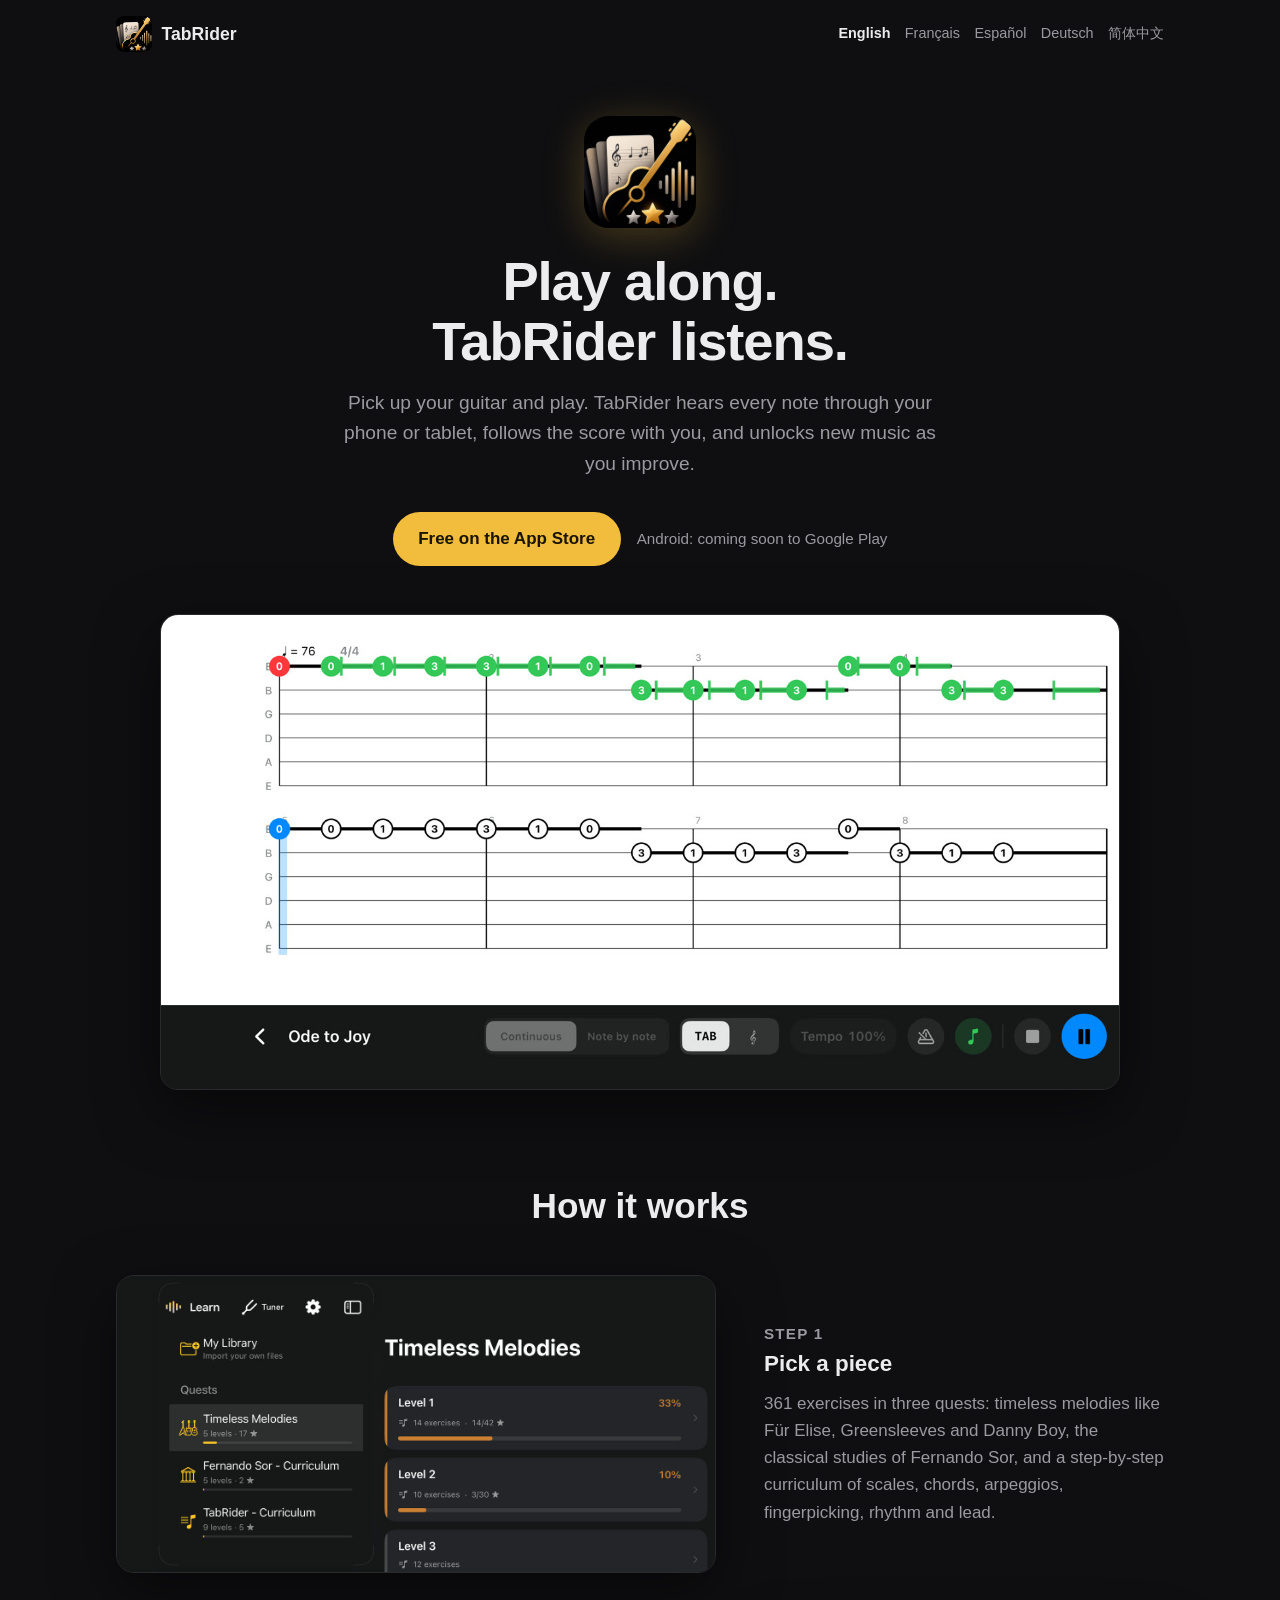
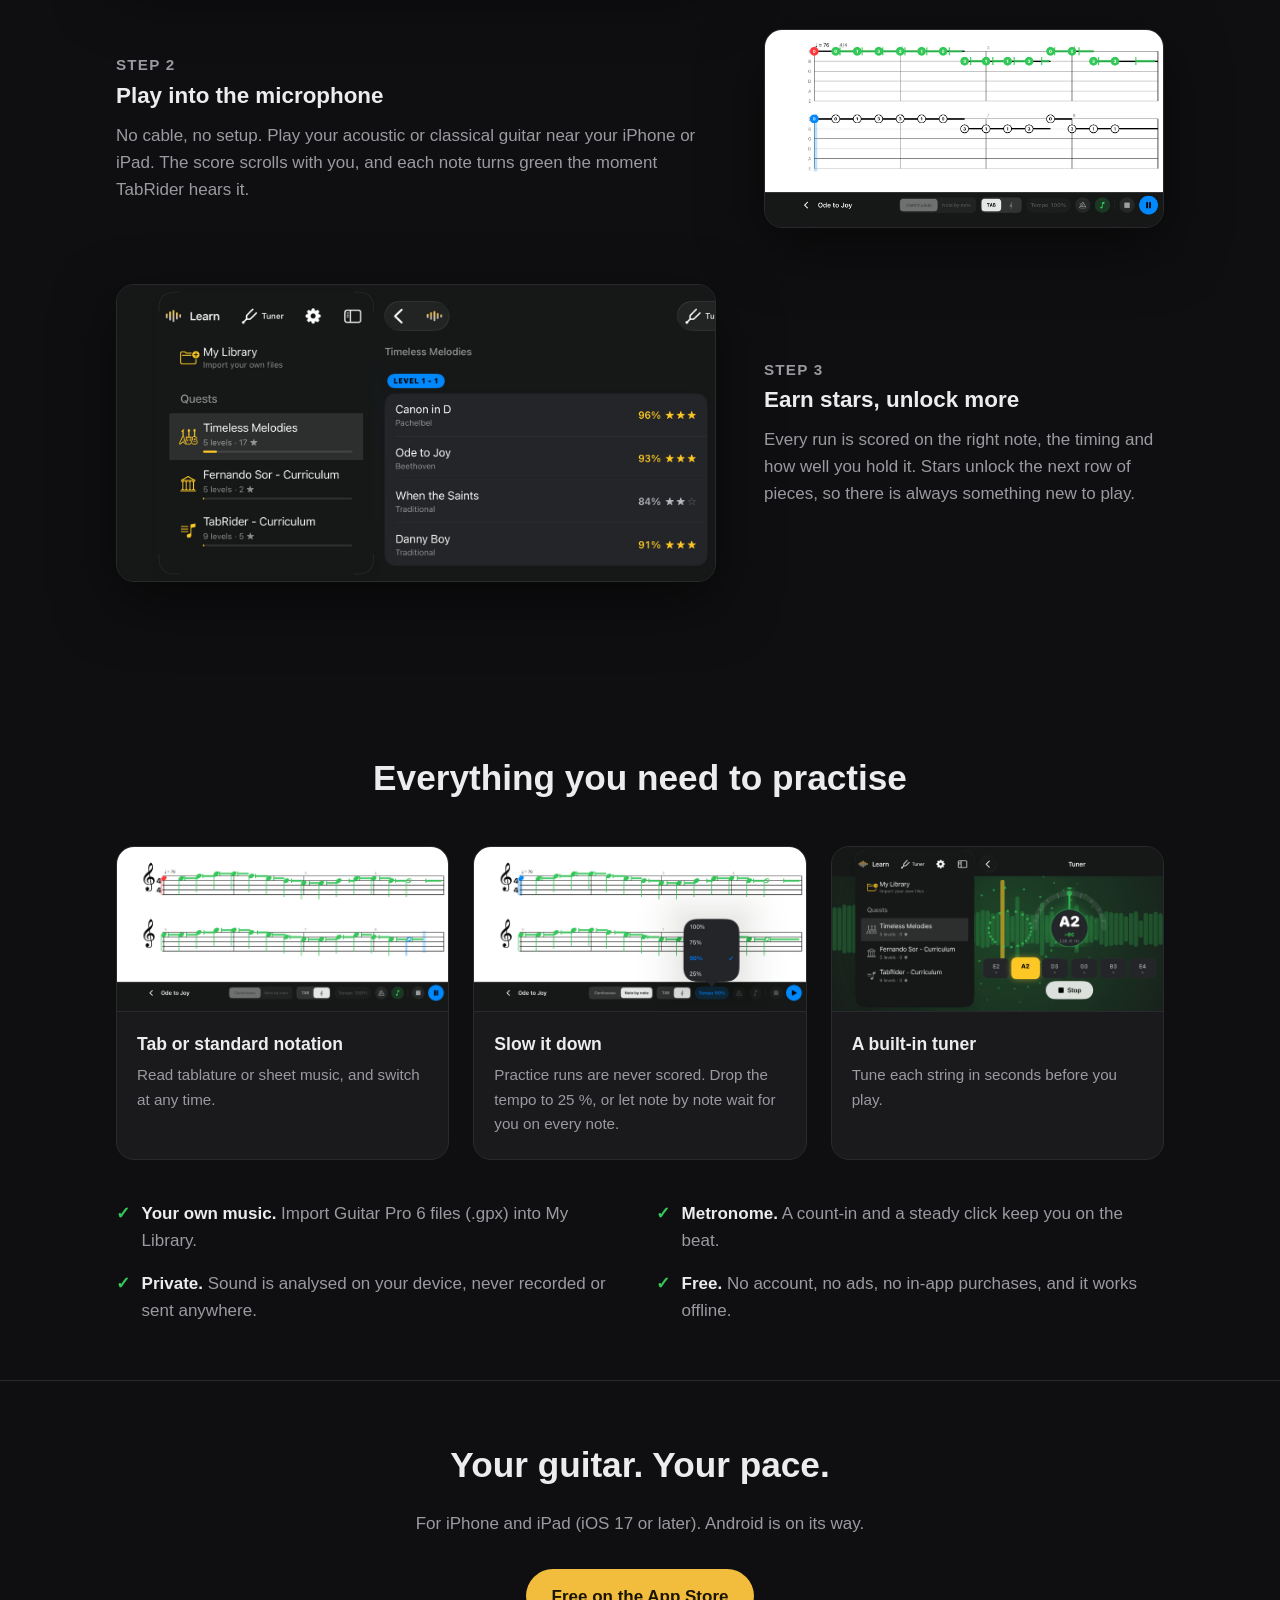
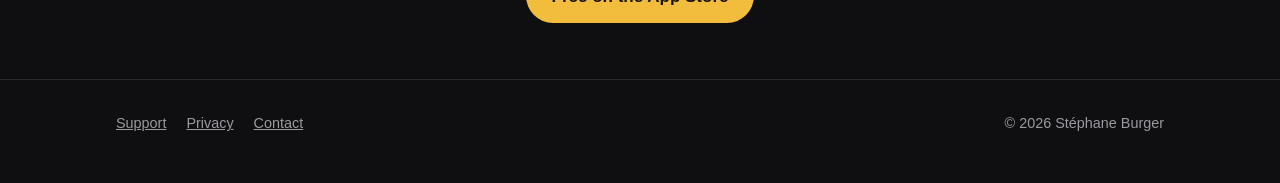
==== index.html @ 078655d2 "Add a landing page in five languages One static page per language (index.html at the root and in fr/" ====
<!DOCTYPE html>
<html lang="en">
<head>
<meta charset="utf-8">
<meta name="viewport" content="width=device-width, initial-scale=1">
<title>TabRider — Learn guitar by playing</title>
<meta name="description" content="TabRider listens as you play your guitar, follows the score note by note, and unlocks new music as you improve. Free on iPhone and iPad.">
<link rel="canonical" href="https://tabrider.app/">
<link rel="alternate" hreflang="en" href="https://tabrider.app/">
<link rel="alternate" hreflang="fr" href="https://tabrider.app/fr/">
<link rel="alternate" hreflang="es" href="https://tabrider.app/es/">
<link rel="alternate" hreflang="de" href="https://tabrider.app/de/">
<link rel="alternate" hreflang="zh-Hans" href="https://tabrider.app/zh-Hans/">
<link rel="alternate" hreflang="x-default" href="https://tabrider.app/">
<meta property="og:title" content="TabRider — Learn guitar by playing">
<meta property="og:description" content="Play along. TabRider listens, follows the score note by note, and unlocks new music as you improve.">
<meta property="og:image" content="https://tabrider.app/img/og.jpg">
<meta property="og:url" content="https://tabrider.app/">
<meta name="twitter:card" content="summary_large_image">
<link rel="icon" href="img/favicon-64.png">
<link rel="apple-touch-icon" href="img/apple-touch-icon.png">
<link rel="stylesheet" href="style.css">
</head>
<body>

<header><div class="wrap">
  <a class="brand" href="./"><img src="img/favicon-64.png" alt="">TabRider</a>
  <nav class="langs"><strong>English</strong><a href="fr/" hreflang="fr">Français</a><a href="es/" hreflang="es">Español</a><a href="de/" hreflang="de">Deutsch</a><a href="zh-Hans/" hreflang="zh-Hans">简体中文</a></nav>
</div></header>

<main>

<div class="hero"><div class="wrap">
  <img class="icon" src="img/icon-512.png" alt="TabRider app icon">
  <h1>Play along.<br>TabRider listens.</h1>
  <p class="lead">Pick up your guitar and play. TabRider hears every note through your phone or tablet,
    follows the score with you, and unlocks new music as you improve.</p>
  <div class="stores">
    <a class="button" href="https://apps.apple.com/app/id6775223307">Free on the App Store</a>
    <span class="soon">Android: coming soon to Google Play</span>
  </div>
  <img class="shot" src="img/en/session_tab.jpg" width="1400" height="693"
       alt="Ode to Joy in tablature: the notes already played are green">
</div></div>

<section><div class="wrap">
  <h2>How it works</h2>

  <div class="step">
    <img class="shot" src="img/en/learn.jpg" width="1400" height="693" loading="lazy"
         alt="The list of quests and the pieces of the first level">
    <div>
      <p class="num">STEP 1</p>
      <h3>Pick a piece</h3>
      <p>361 exercises in three quests: timeless melodies like Für Elise, Greensleeves and Danny Boy,
        the classical studies of Fernando Sor, and a step-by-step curriculum of scales, chords,
        arpeggios, fingerpicking, rhythm and lead.</p>
    </div>
  </div>

  <div class="step">
    <img class="shot" src="img/en/session_tab.jpg" width="1400" height="693" loading="lazy"
         alt="A piece being played: each note turns green when it is heard">
    <div>
      <p class="num">STEP 2</p>
      <h3>Play into the microphone</h3>
      <p>No cable, no setup. Play your acoustic or classical guitar near your iPhone or iPad. The score
        scrolls with you, and each note turns green the moment TabRider hears it.</p>
    </div>
  </div>

  <div class="step">
    <img class="shot" src="img/en/level.jpg" width="1400" height="693" loading="lazy"
         alt="Scores and stars for each piece of a level">
    <div>
      <p class="num">STEP 3</p>
      <h3>Earn stars, unlock more</h3>
      <p>Every run is scored on the right note, the timing and how well you hold it. Stars unlock the
        next row of pieces, so there is always something new to play.</p>
    </div>
  </div>
</div></section>

<section><div class="wrap">
  <h2>Everything you need to practise</h2>

  <div class="cards">
    <div class="card">
      <img src="img/en/session_notation.jpg" width="1400" height="693" loading="lazy" alt="A piece in standard notation">
      <div><h3>Tab or standard notation</h3><p>Read tablature or sheet music, and switch at any time.</p></div>
    </div>
    <div class="card">
      <img src="img/en/practice.jpg" width="1400" height="693" loading="lazy" alt="The tempo menu, from 100 % down to 25 %">
      <div><h3>Slow it down</h3><p>Practice runs are never scored. Drop the tempo to 25 %, or let note by note wait for you on every note.</p></div>
    </div>
    <div class="card">
      <img src="img/en/tuner.jpg" width="1400" height="693" loading="lazy" alt="The tuner showing the A string in tune">
      <div><h3>A built-in tuner</h3><p>Tune each string in seconds before you play.</p></div>
    </div>
  </div>

  <ul class="more">
    <li><strong>Your own music.</strong> Import Guitar Pro 6 files (.gpx) into My Library.</li>
    <li><strong>Metronome.</strong> A count-in and a steady click keep you on the beat.</li>
    <li><strong>Private.</strong> Sound is analysed on your device, never recorded or sent anywhere.</li>
    <li><strong>Free.</strong> No account, no ads, no in-app purchases, and it works offline.</li>
  </ul>
</div></section>

<section class="cta"><div class="wrap">
  <h2>Your guitar. Your pace.</h2>
  <p>For iPhone and iPad (iOS 17 or later). Android is on its way.</p>
  <a class="button" href="https://apps.apple.com/app/id6775223307">Free on the App Store</a>
</div></section>

</main>

<footer><div class="wrap">
  <nav><a href="support.html">Support</a><a href="privacy.html">Privacy</a><a href="mailto:burger.stephane@gmail.com">Contact</a></nav>
  <span>© 2026 Stéphane Burger</span>
</div></footer>

</body>
</html>
---- style.css ----
/* Landing page (index.html in every language). The privacy and support pages
   keep their own inline styles. Dark only, like the app's menus and its icon. */

:root {
  --bg: #0f0f11;
  --panel: #1a1a1d;
  --line: #2a2a2e;
  --text: #ececee;
  --muted: #9a9aa0;
  --gold: #f2bd3c;   /* the icon's gold and the app's star colour */
  --green: #34c759;  /* a correctly played note */
  color-scheme: dark;
}

* { box-sizing: border-box; }

body {
  margin: 0;
  background: var(--bg);
  color: var(--text);
  font: 17px/1.6 -apple-system, BlinkMacSystemFont, "Segoe UI", Roboto, "PingFang SC", "Noto Sans SC", Helvetica, Arial, sans-serif;
}

a { color: var(--gold); }
img { max-width: 100%; height: auto; display: block; }

.wrap { max-width: 68rem; margin: 0 auto; padding: 0 1.25rem; }

/* Top bar: name on the left, languages on the right */
header .wrap {
  display: flex;
  flex-wrap: wrap;
  gap: .5rem 1.5rem;
  align-items: center;
  justify-content: space-between;
  padding-top: 1rem;
  padding-bottom: 1rem;
}
.brand { display: flex; align-items: center; gap: .6rem; font-weight: 700; font-size: 1.1rem; color: var(--text); text-decoration: none; }
.brand img { width: 36px; height: 36px; border-radius: 8px; }
.langs { font-size: .9rem; color: var(--muted); }
.langs a, .langs strong { margin-left: .9rem; white-space: nowrap; }
.langs a { color: var(--muted); text-decoration: none; }
.langs a:hover { color: var(--text); }
.langs strong { color: var(--text); font-weight: 600; }

/* Hero */
.hero { text-align: center; padding: 3rem 0 2rem; }
.hero .icon { width: 112px; height: 112px; border-radius: 25px; margin: 0 auto 1.5rem; box-shadow: 0 8px 40px rgba(242, 189, 60, .25); }
.hero h1 { font-size: clamp(2rem, 6vw, 3.4rem); line-height: 1.1; margin: 0 0 1rem; letter-spacing: -.02em; }
.hero .lead { font-size: 1.2rem; color: var(--muted); max-width: 38rem; margin: 0 auto 2rem; }

.stores { display: flex; flex-wrap: wrap; gap: 1rem; justify-content: center; align-items: center; }
.button {
  display: inline-block;
  padding: .85rem 1.6rem;
  border-radius: 999px;
  background: var(--gold);
  color: #1a1400;
  font-weight: 700;
  text-decoration: none;
}
.button:hover { filter: brightness(1.08); }
.soon { color: var(--muted); font-size: .95rem; }

/* Screenshots: the iPhone is landscape-only during a session, so every capture is wide */
.shot { border-radius: 18px; border: 1px solid var(--line); box-shadow: 0 20px 60px rgba(0, 0, 0, .5); }
.hero .shot { margin: 3rem auto 0; width: min(100%, 60rem); }

section { padding: 3.5rem 0; }
section > .wrap > h2 { font-size: clamp(1.6rem, 4vw, 2.2rem); text-align: center; margin: 0 0 2.5rem; }

/* How it works: three steps, image and text side by side on wide screens */
.step { display: grid; gap: 1.5rem 3rem; align-items: center; margin-bottom: 3.5rem; }
.step h3 { font-size: 1.4rem; margin: 0 0 .5rem; }
.step p { color: var(--muted); margin: 0; }
.num { color: var(--gold); font-weight: 700; font-size: .95rem; letter-spacing: .08em; }
@media (min-width: 800px) {
  .step { grid-template-columns: 3fr 2fr; }
  .step:nth-of-type(even) .shot { order: 2; }
}

/* Features: three with a screenshot, then a list of smaller ones */
.cards { display: grid; gap: 1.5rem; }
@media (min-width: 800px) { .cards { grid-template-columns: repeat(3, 1fr); } }
.card { background: var(--panel); border: 1px solid var(--line); border-radius: 18px; overflow: hidden; }
.card img { border-bottom: 1px solid var(--line); }
.card div { padding: 1.1rem 1.25rem 1.4rem; }
.card h3 { margin: 0 0 .35rem; font-size: 1.1rem; }
.card p { margin: 0; color: var(--muted); font-size: .95rem; }

.more { list-style: none; padding: 0; margin: 2.5rem 0 0; display: grid; gap: 1rem 2rem; }
@media (min-width: 800px) { .more { grid-template-columns: repeat(2, 1fr); } }
.more li { padding-left: 1.6rem; position: relative; color: var(--muted); }
.more li::before { content: "✓"; color: var(--green); font-weight: 700; position: absolute; left: 0; }
.more strong { color: var(--text); }

/* Closing call to action */
.cta { text-align: center; border-top: 1px solid var(--line); }
.cta h2 { margin-bottom: 1rem !important; }
.cta p { color: var(--muted); margin: 0 0 2rem; }

footer { border-top: 1px solid var(--line); padding: 2rem 0 3rem; color: var(--muted); font-size: .9rem; }
footer .wrap { display: flex; flex-wrap: wrap; gap: .5rem 1.5rem; justify-content: space-between; }
footer a { color: var(--muted); }
footer nav a { margin-right: 1.25rem; }
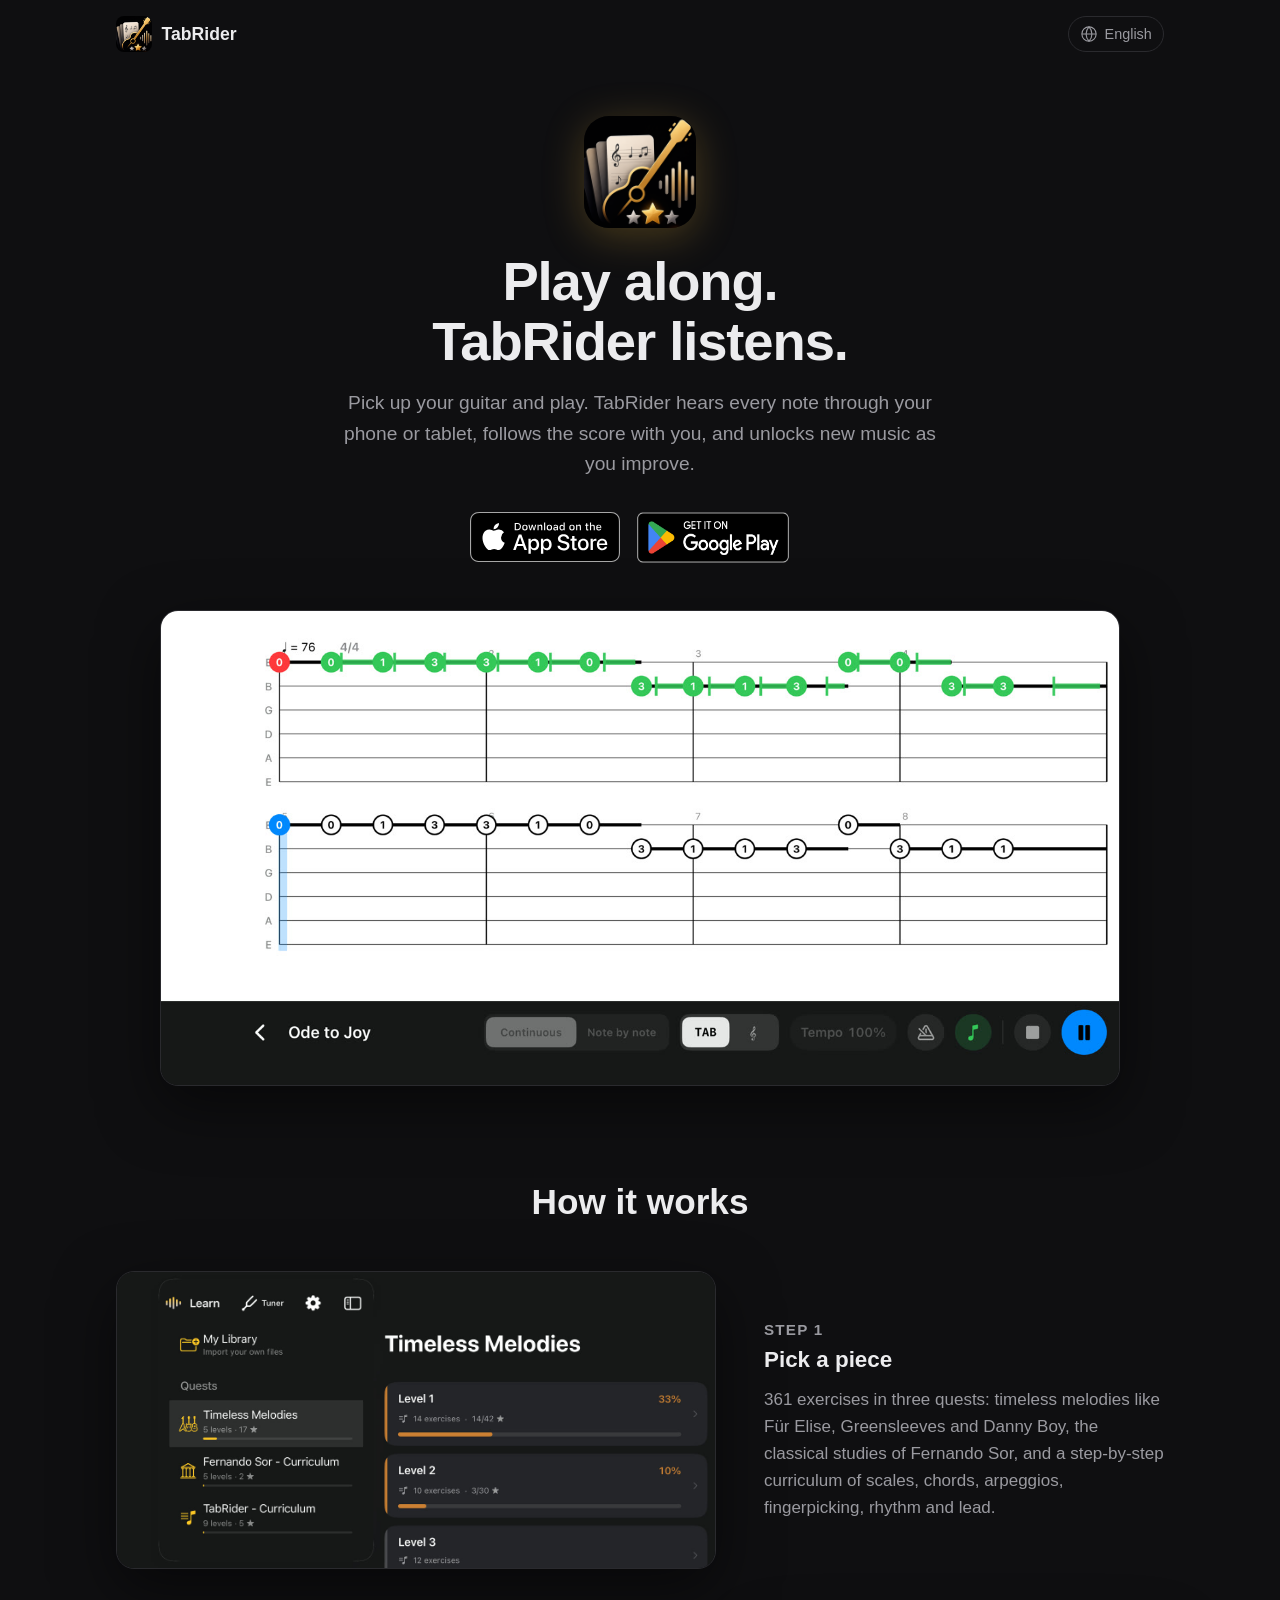
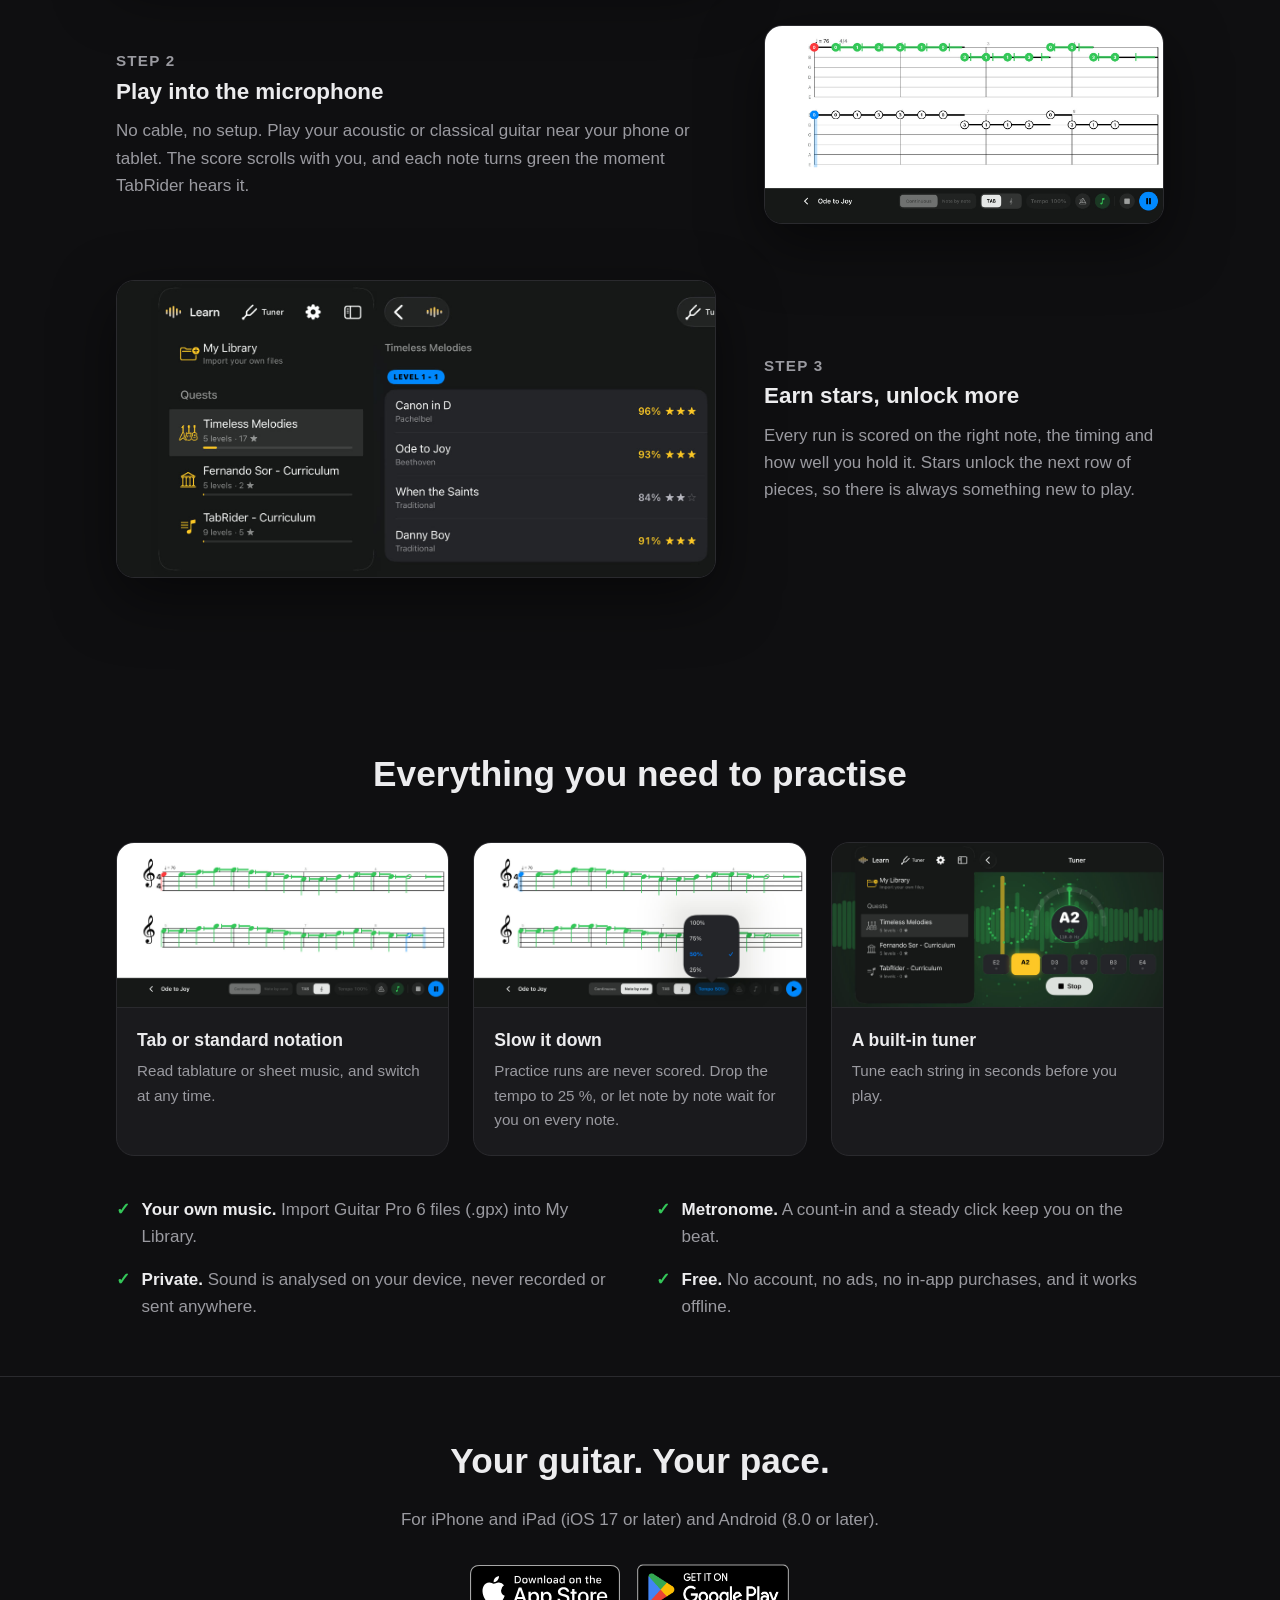
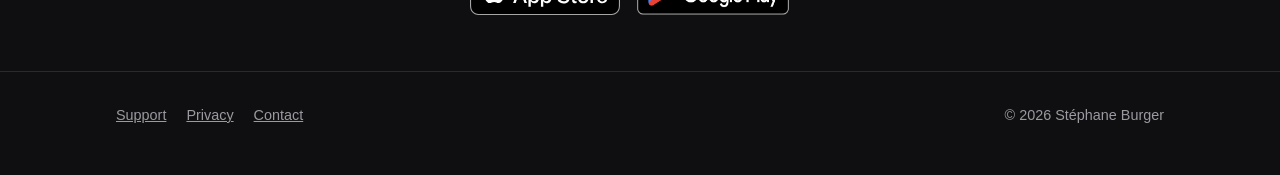
==== commit 20d225dd: "Use official store badges, a language menu and the browser's language - App Store and Google Play ba" ====
--- a/index.html
+++ b/index.html
@@ -4,7 +4,7 @@
 <meta charset="utf-8">
 <meta name="viewport" content="width=device-width, initial-scale=1">
 <title>TabRider — Learn guitar by playing</title>
-<meta name="description" content="TabRider listens as you play your guitar, follows the score note by note, and unlocks new music as you improve. Free on iPhone and iPad.">
+<meta name="description" content="TabRider listens as you play your guitar, follows the score note by note, and unlocks new music as you improve. Free on iPhone, iPad and Android.">
 <link rel="canonical" href="https://tabrider.app/">
 <link rel="alternate" hreflang="en" href="https://tabrider.app/">
 <link rel="alternate" hreflang="fr" href="https://tabrider.app/fr/">
@@ -20,12 +20,30 @@
 <link rel="icon" href="img/favicon-64.png">
 <link rel="apple-touch-icon" href="img/apple-touch-icon.png">
 <link rel="stylesheet" href="style.css">
+<script>
+// Root page only: open the site in the browser's language (English if it is not
+// one of ours). A language picked from the menu is remembered and always wins.
+(function () {
+  var lang = null;
+  try { lang = localStorage.getItem("lang"); } catch (e) {}
+  var prefs = navigator.languages || [navigator.language || "en"];
+  for (var i = 0; !lang && i < prefs.length; i++) {
+    var code = prefs[i].toLowerCase();
+    if (code.indexOf("zh") === 0) lang = "zh-Hans";
+    else if (/^(en|fr|es|de)\b/.test(code)) lang = code.slice(0, 2);
+  }
+  if (lang && lang !== "en") location.replace(lang + "/");
+})();
+</script>
 </head>
 <body>
 
 <header><div class="wrap">
   <a class="brand" href="./"><img src="img/favicon-64.png" alt="">TabRider</a>
-  <nav class="langs"><strong>English</strong><a href="fr/" hreflang="fr">Français</a><a href="es/" hreflang="es">Español</a><a href="de/" hreflang="de">Deutsch</a><a href="zh-Hans/" hreflang="zh-Hans">简体中文</a></nav>
+  <details class="langs">
+    <summary aria-label="Language"><svg viewBox="0 0 24 24" width="18" height="18" aria-hidden="true"><circle cx="12" cy="12" r="9.5"/><path d="M2.5 12h19M12 2.5c2.6 2.7 3.9 5.8 3.9 9.5s-1.3 6.8-3.9 9.5c-2.6-2.7-3.9-5.8-3.9-9.5s1.3-6.8 3.9-9.5z"/></svg>English</summary>
+    <nav><strong>English</strong><a href="fr/" hreflang="fr">Français</a><a href="es/" hreflang="es">Español</a><a href="de/" hreflang="de">Deutsch</a><a href="zh-Hans/" hreflang="zh-Hans">简体中文</a></nav>
+  </details>
 </div></header>
 
 <main>
@@ -36,8 +54,8 @@
   <p class="lead">Pick up your guitar and play. TabRider hears every note through your phone or tablet,
     follows the score with you, and unlocks new music as you improve.</p>
   <div class="stores">
-    <a class="button" href="https://apps.apple.com/app/id6775223307">Free on the App Store</a>
-    <span class="soon">Android: coming soon to Google Play</span>
+    <a href="https://apps.apple.com/app/id6775223307"><img class="appstore" src="img/badges/app-store-en.svg" alt="Download on the App Store"></a>
+    <a href="https://play.google.com/store/apps/details?id=com.stephaneburger.tabrider"><img class="googleplay" src="img/badges/google-play-en.png" alt="Get it on Google Play"></a>
   </div>
   <img class="shot" src="img/en/session_tab.jpg" width="1400" height="693"
        alt="Ode to Joy in tablature: the notes already played are green">
@@ -64,7 +82,7 @@
     <div>
       <p class="num">STEP 2</p>
       <h3>Play into the microphone</h3>
-      <p>No cable, no setup. Play your acoustic or classical guitar near your iPhone or iPad. The score
+      <p>No cable, no setup. Play your acoustic or classical guitar near your phone or tablet. The score
         scrolls with you, and each note turns green the moment TabRider hears it.</p>
     </div>
   </div>
@@ -109,8 +127,11 @@
 
 <section class="cta"><div class="wrap">
   <h2>Your guitar. Your pace.</h2>
-  <p>For iPhone and iPad (iOS 17 or later). Android is on its way.</p>
-  <a class="button" href="https://apps.apple.com/app/id6775223307">Free on the App Store</a>
+  <p>For iPhone and iPad (iOS 17 or later) and Android (8.0 or later).</p>
+  <div class="stores">
+    <a href="https://apps.apple.com/app/id6775223307"><img class="appstore" src="img/badges/app-store-en.svg" alt="Download on the App Store"></a>
+    <a href="https://play.google.com/store/apps/details?id=com.stephaneburger.tabrider"><img class="googleplay" src="img/badges/google-play-en.png" alt="Get it on Google Play"></a>
+  </div>
 </div></section>
 
 </main>
@@ -120,5 +141,19 @@
   <span>© 2026 Stéphane Burger</span>
 </div></footer>
 
+<script>
+// Remember a language picked from the menu, so the root page never overrides it.
+document.querySelectorAll(".langs a").forEach(function (a) {
+  a.addEventListener("click", function () {
+    try { localStorage.setItem("lang", a.hreflang); } catch (e) {}
+  });
+});
+// Close the language menu when clicking anywhere else.
+document.addEventListener("click", function (event) {
+  var menu = document.querySelector(".langs");
+  if (!menu.contains(event.target)) menu.open = false;
+});
+</script>
+
 </body>
 </html>
--- a/style.css
+++ b/style.css
@@ -26,7 +26,7 @@
 
 .wrap { max-width: 68rem; margin: 0 auto; padding: 0 1.25rem; }
 
-/* Top bar: name on the left, languages on the right */
+/* Top bar: name on the left, language menu on the right */
 header .wrap {
   display: flex;
   flex-wrap: wrap;
@@ -38,11 +38,37 @@
 }
 .brand { display: flex; align-items: center; gap: .6rem; font-weight: 700; font-size: 1.1rem; color: var(--text); text-decoration: none; }
 .brand img { width: 36px; height: 36px; border-radius: 8px; }
-.langs { font-size: .9rem; color: var(--muted); }
-.langs a, .langs strong { margin-left: .9rem; white-space: nowrap; }
-.langs a { color: var(--muted); text-decoration: none; }
-.langs a:hover { color: var(--text); }
-.langs strong { color: var(--text); font-weight: 600; }
+.langs { position: relative; font-size: .9rem; }
+.langs summary {
+  list-style: none;
+  cursor: pointer;
+  display: flex;
+  align-items: center;
+  gap: .4rem;
+  padding: .35rem .7rem;
+  border: 1px solid var(--line);
+  border-radius: 999px;
+  color: var(--muted);
+}
+.langs summary::-webkit-details-marker { display: none; }
+.langs summary:hover, .langs[open] summary { color: var(--text); }
+.langs svg { fill: none; stroke: currentColor; stroke-width: 1.5; }
+.langs nav {
+  position: absolute;
+  right: 0;
+  top: calc(100% + .4rem);
+  z-index: 1;
+  min-width: 9rem;
+  padding: .4rem 0;
+  background: var(--panel);
+  border: 1px solid var(--line);
+  border-radius: 12px;
+  box-shadow: 0 10px 30px rgba(0, 0, 0, .5);
+}
+.langs nav a, .langs nav strong { display: block; padding: .4rem 1rem; white-space: nowrap; }
+.langs nav a { color: var(--muted); text-decoration: none; }
+.langs nav a:hover { color: var(--text); background: var(--line); }
+.langs nav strong { color: var(--text); font-weight: 600; }
 
 /* Hero */
 .hero { text-align: center; padding: 3rem 0 2rem; }
@@ -50,18 +76,12 @@
 .hero h1 { font-size: clamp(2rem, 6vw, 3.4rem); line-height: 1.1; margin: 0 0 1rem; letter-spacing: -.02em; }
 .hero .lead { font-size: 1.2rem; color: var(--muted); max-width: 38rem; margin: 0 auto 2rem; }
 
+/* Official store badges. The Google Play PNG has transparent padding built in
+   (the badge is about 2/3 of the image height), so it is drawn taller and pulled
+   in with negative margins to look the same height as the App Store badge. */
 .stores { display: flex; flex-wrap: wrap; gap: 1rem; justify-content: center; align-items: center; }
-.button {
-  display: inline-block;
-  padding: .85rem 1.6rem;
-  border-radius: 999px;
-  background: var(--gold);
-  color: #1a1400;
-  font-weight: 700;
-  text-decoration: none;
-}
-.button:hover { filter: brightness(1.08); }
-.soon { color: var(--muted); font-size: .95rem; }
+.stores .appstore { height: 50px; width: auto; }
+.stores .googleplay { height: 75px; width: auto; margin: -12.5px -10px; }
 
 /* Screenshots: the iPhone is landscape-only during a session, so every capture is wide */
 .shot { border-radius: 18px; border: 1px solid var(--line); box-shadow: 0 20px 60px rgba(0, 0, 0, .5); }
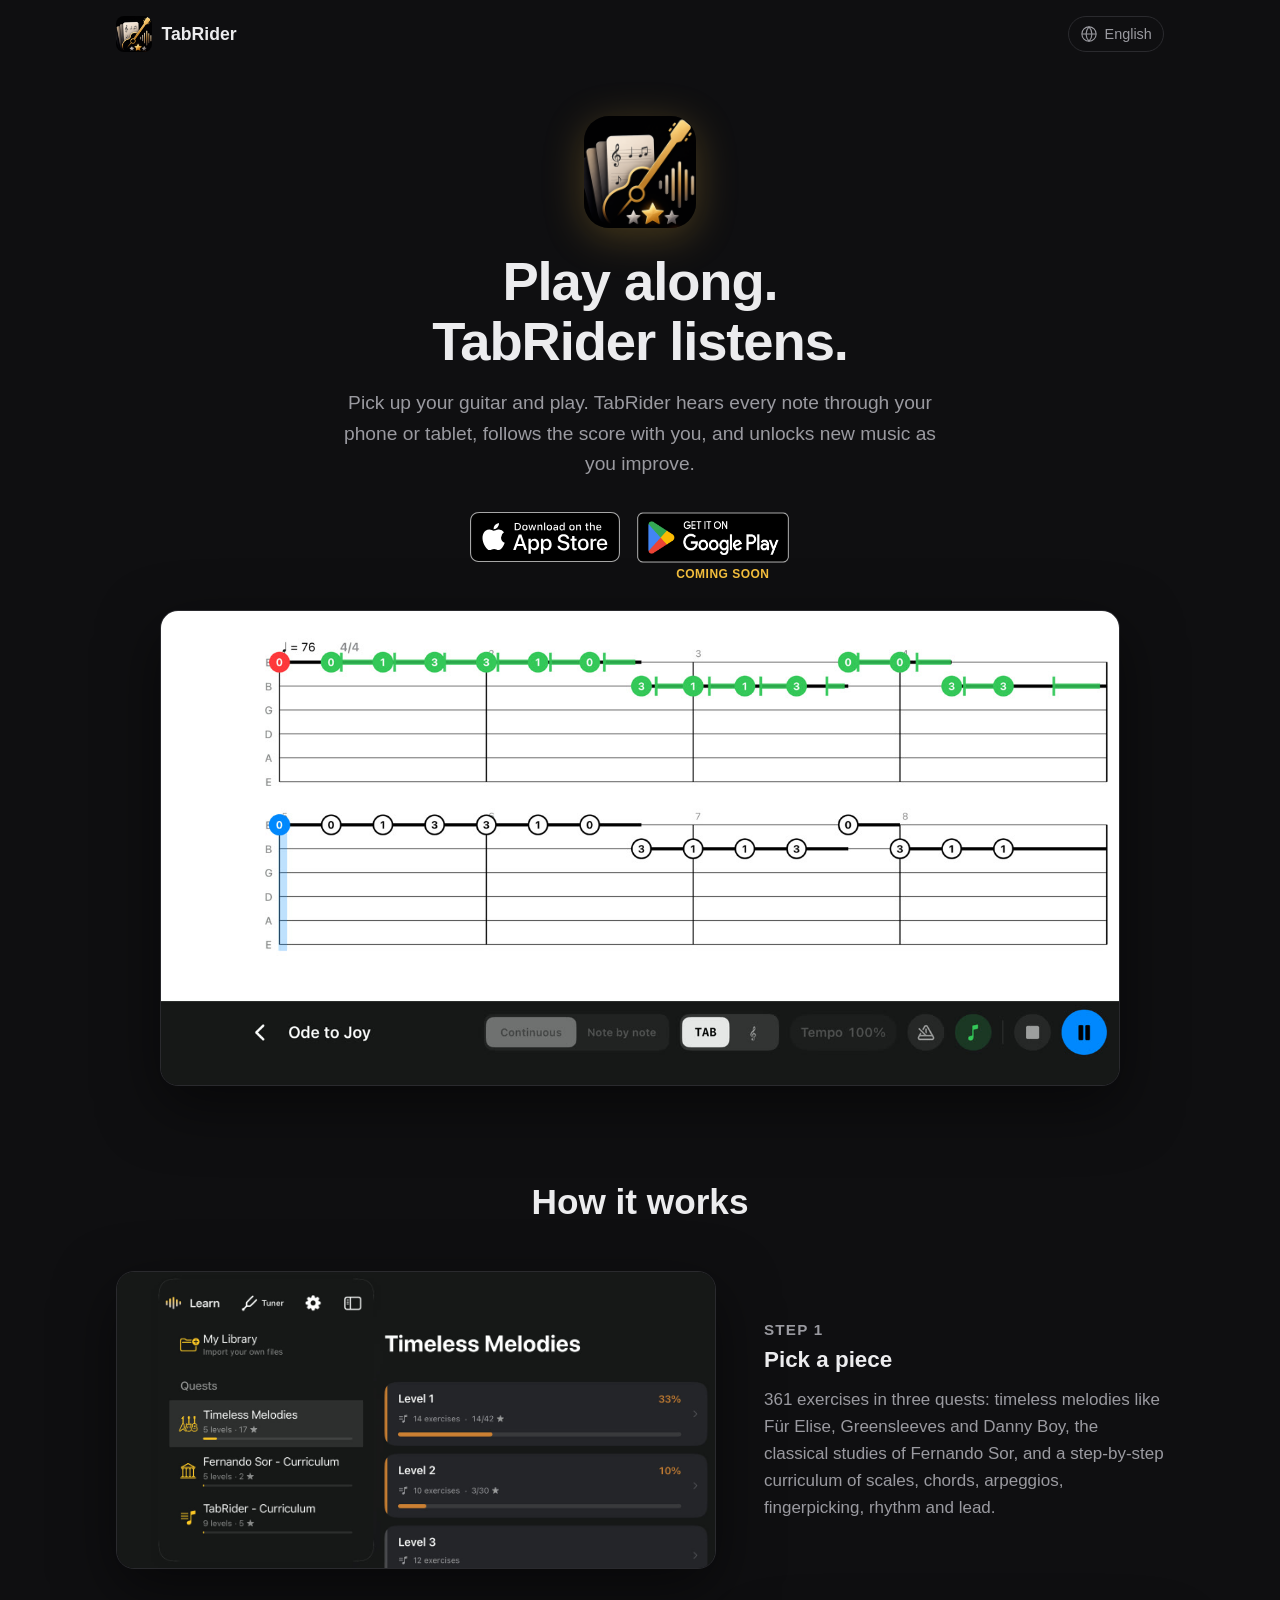
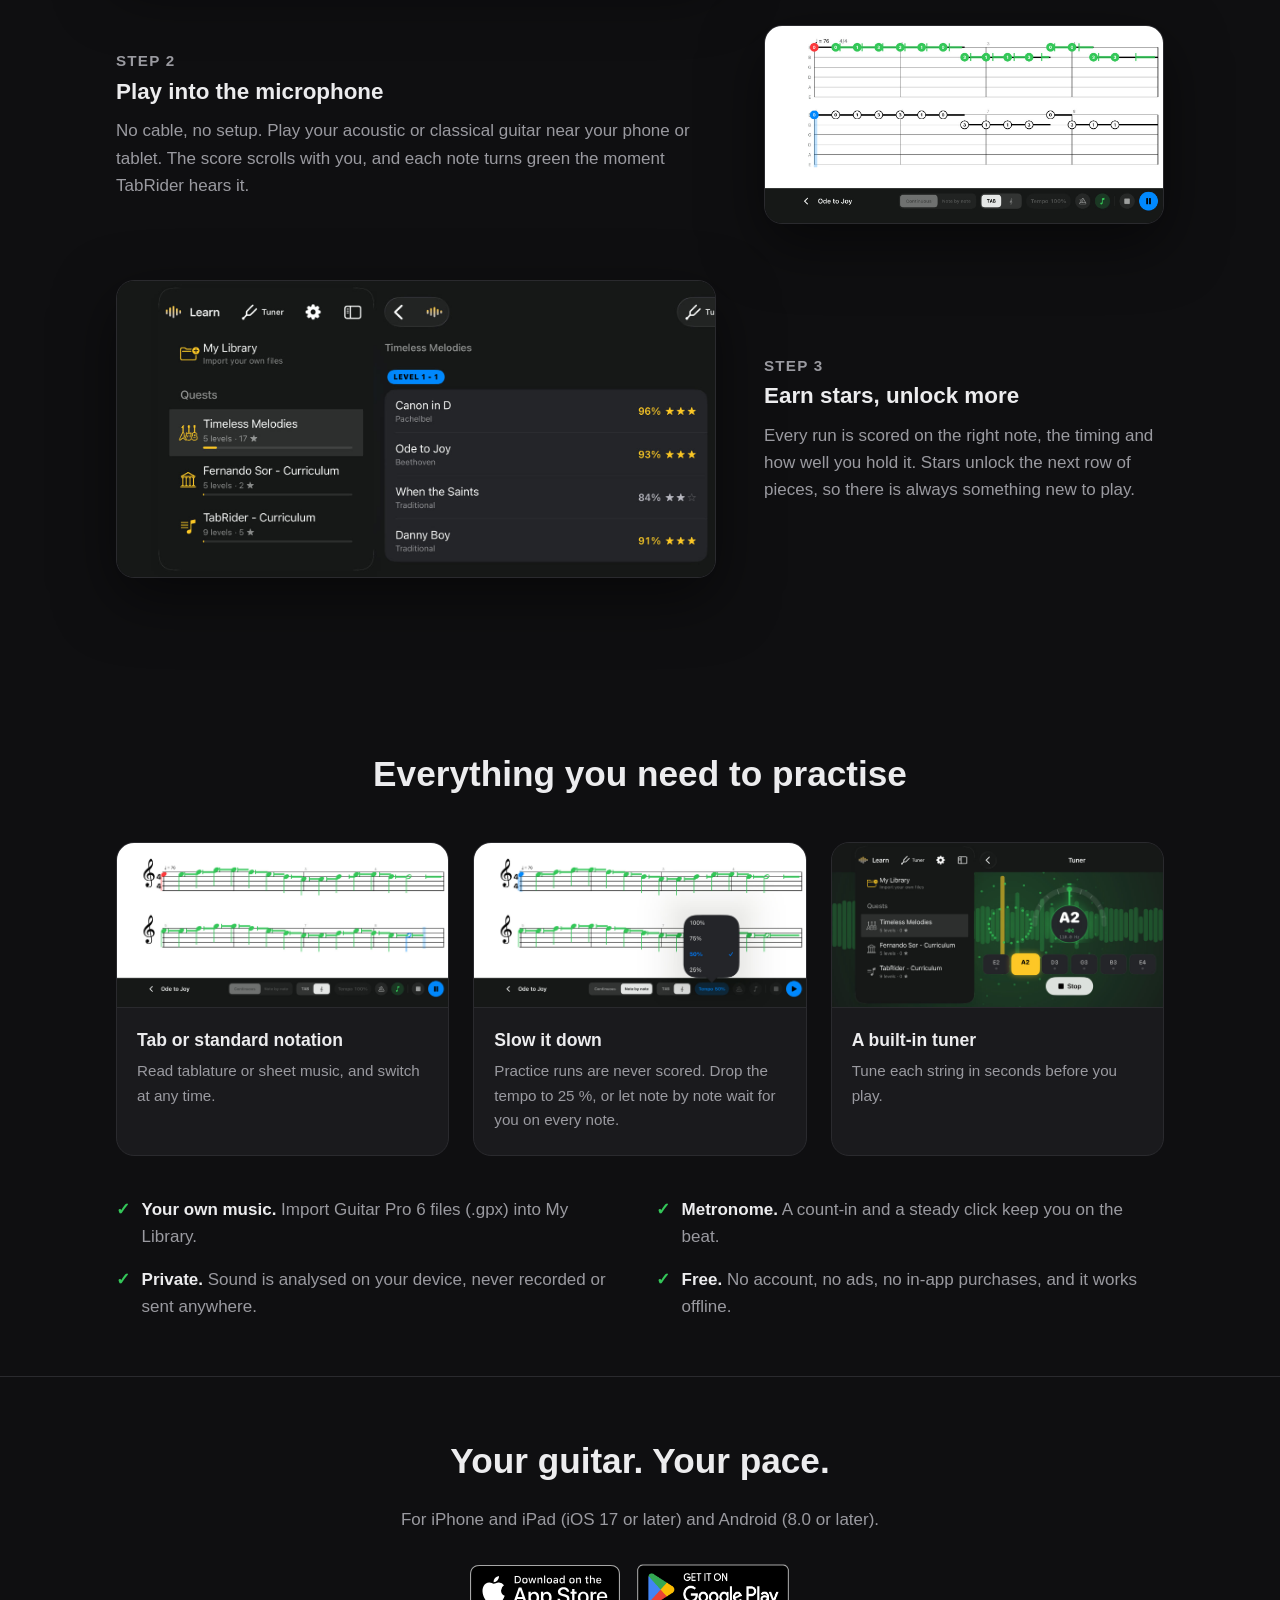
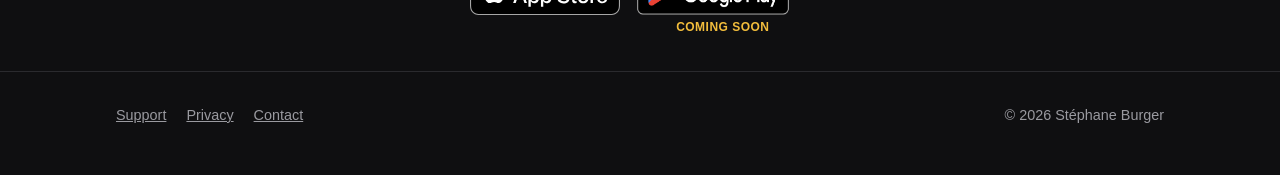
==== commit 7ab4aacf: "Mark Google Play as coming soon until the Play release The Play badge has no link yet and a small "C" ====
--- a/index.html
+++ b/index.html
@@ -55,7 +55,9 @@
     follows the score with you, and unlocks new music as you improve.</p>
   <div class="stores">
     <a href="https://apps.apple.com/app/id6775223307"><img class="appstore" src="img/badges/app-store-en.svg" alt="Download on the App Store"></a>
-    <a href="https://play.google.com/store/apps/details?id=com.stephaneburger.tabrider"><img class="googleplay" src="img/badges/google-play-en.png" alt="Get it on Google Play"></a>
+    <!-- At the Play release, replace this span with:
+         <a href="https://play.google.com/store/apps/details?id=com.stephaneburger.tabrider">…the img…</a> -->
+    <span class="soon"><img class="googleplay" src="img/badges/google-play-en.png" alt="Get it on Google Play"><span>Coming soon</span></span>
   </div>
   <img class="shot" src="img/en/session_tab.jpg" width="1400" height="693"
        alt="Ode to Joy in tablature: the notes already played are green">
@@ -130,7 +132,9 @@
   <p>For iPhone and iPad (iOS 17 or later) and Android (8.0 or later).</p>
   <div class="stores">
     <a href="https://apps.apple.com/app/id6775223307"><img class="appstore" src="img/badges/app-store-en.svg" alt="Download on the App Store"></a>
-    <a href="https://play.google.com/store/apps/details?id=com.stephaneburger.tabrider"><img class="googleplay" src="img/badges/google-play-en.png" alt="Get it on Google Play"></a>
+    <!-- At the Play release, replace this span with:
+         <a href="https://play.google.com/store/apps/details?id=com.stephaneburger.tabrider">…the img…</a> -->
+    <span class="soon"><img class="googleplay" src="img/badges/google-play-en.png" alt="Get it on Google Play"><span>Coming soon</span></span>
   </div>
 </div></section>
 
--- a/style.css
+++ b/style.css
@@ -79,9 +79,23 @@
 /* Official store badges. The Google Play PNG has transparent padding built in
    (the badge is about 2/3 of the image height), so it is drawn taller and pulled
    in with negative margins to look the same height as the App Store badge. */
-.stores { display: flex; flex-wrap: wrap; gap: 1rem; justify-content: center; align-items: center; }
+.stores { display: flex; flex-wrap: wrap; gap: 1.75rem 1rem; justify-content: center; align-items: center; }
 .stores .appstore { height: 50px; width: auto; }
 .stores .googleplay { height: 75px; width: auto; margin: -12.5px -10px; }
+/* Until the Play release the badge has no link and a small label underneath. */
+.soon { position: relative; }
+.soon span {
+  position: absolute;
+  left: 50%;
+  bottom: -1.4rem;
+  transform: translateX(-50%);
+  white-space: nowrap;
+  font-size: .75rem;
+  font-weight: 600;
+  letter-spacing: .04em;
+  text-transform: uppercase;
+  color: var(--gold);
+}
 
 /* Screenshots: the iPhone is landscape-only during a session, so every capture is wide */
 .shot { border-radius: 18px; border: 1px solid var(--line); box-shadow: 0 20px 60px rgba(0, 0, 0, .5); }
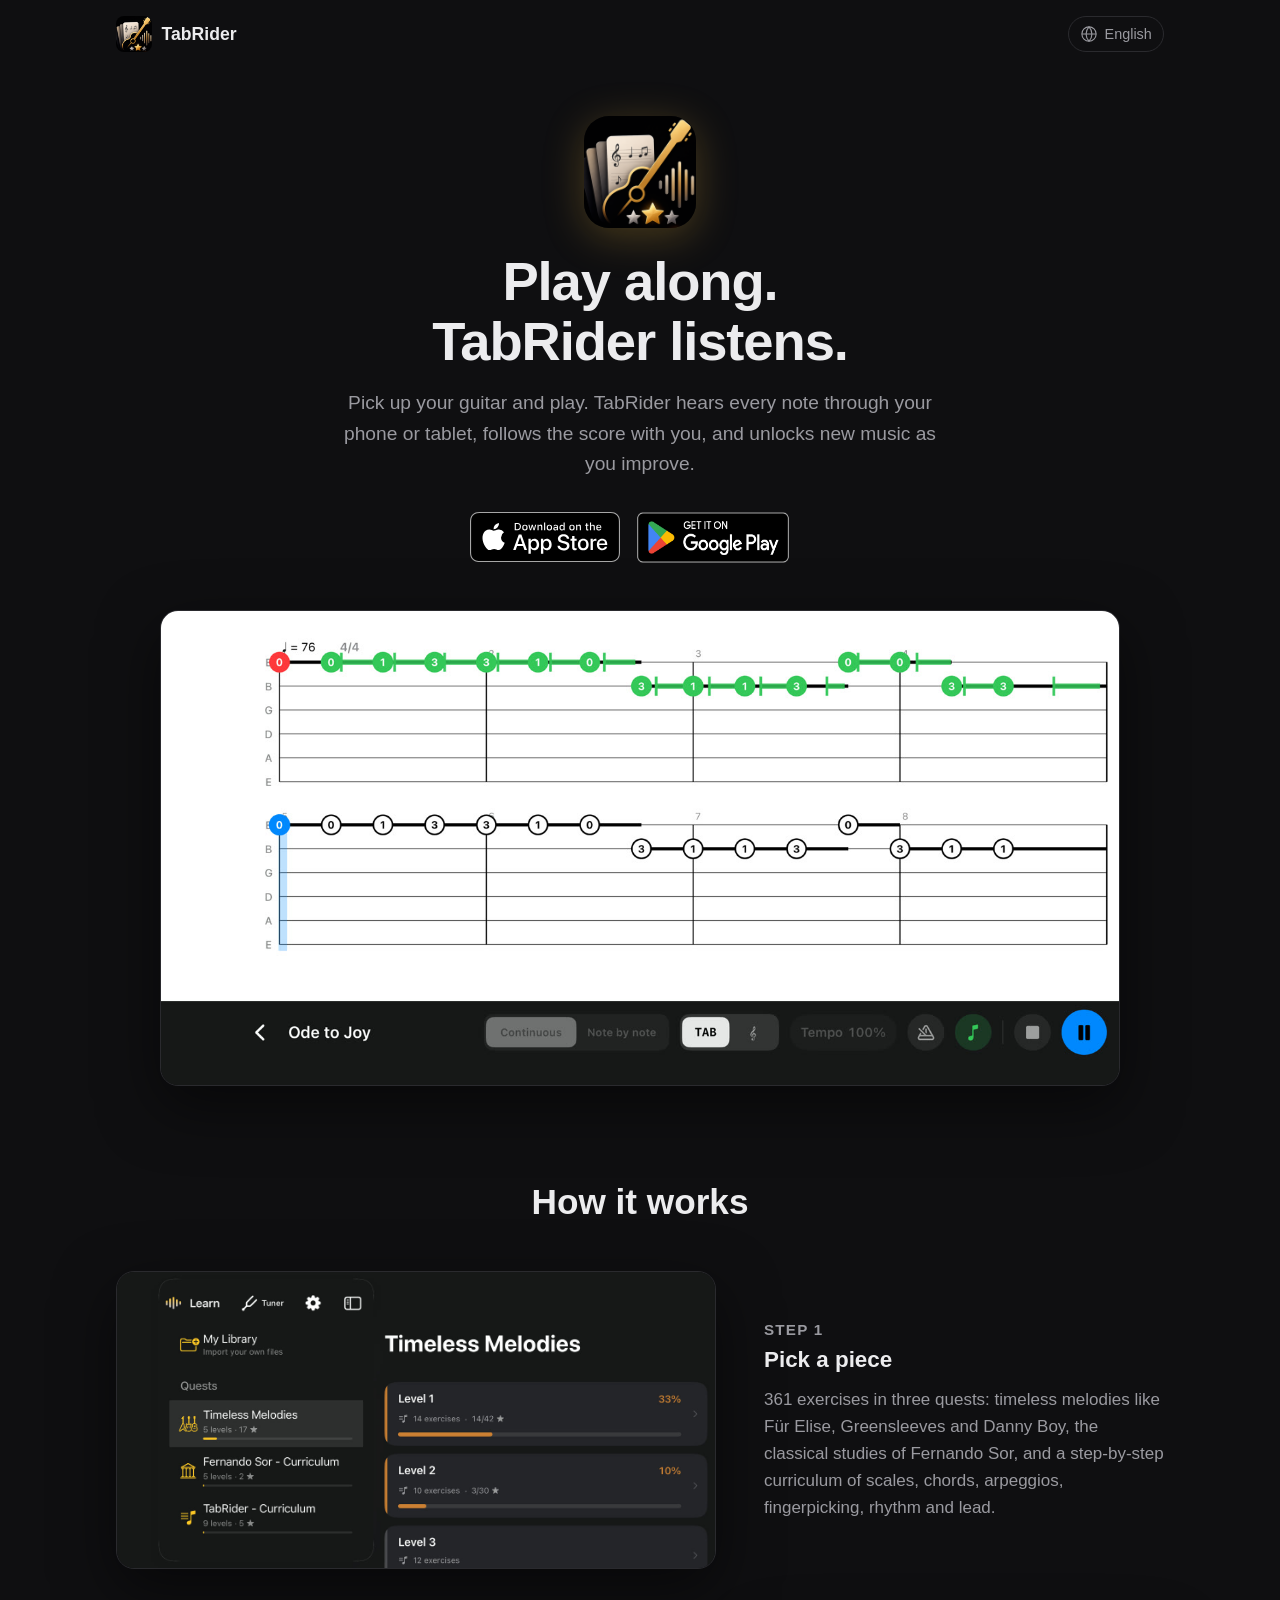
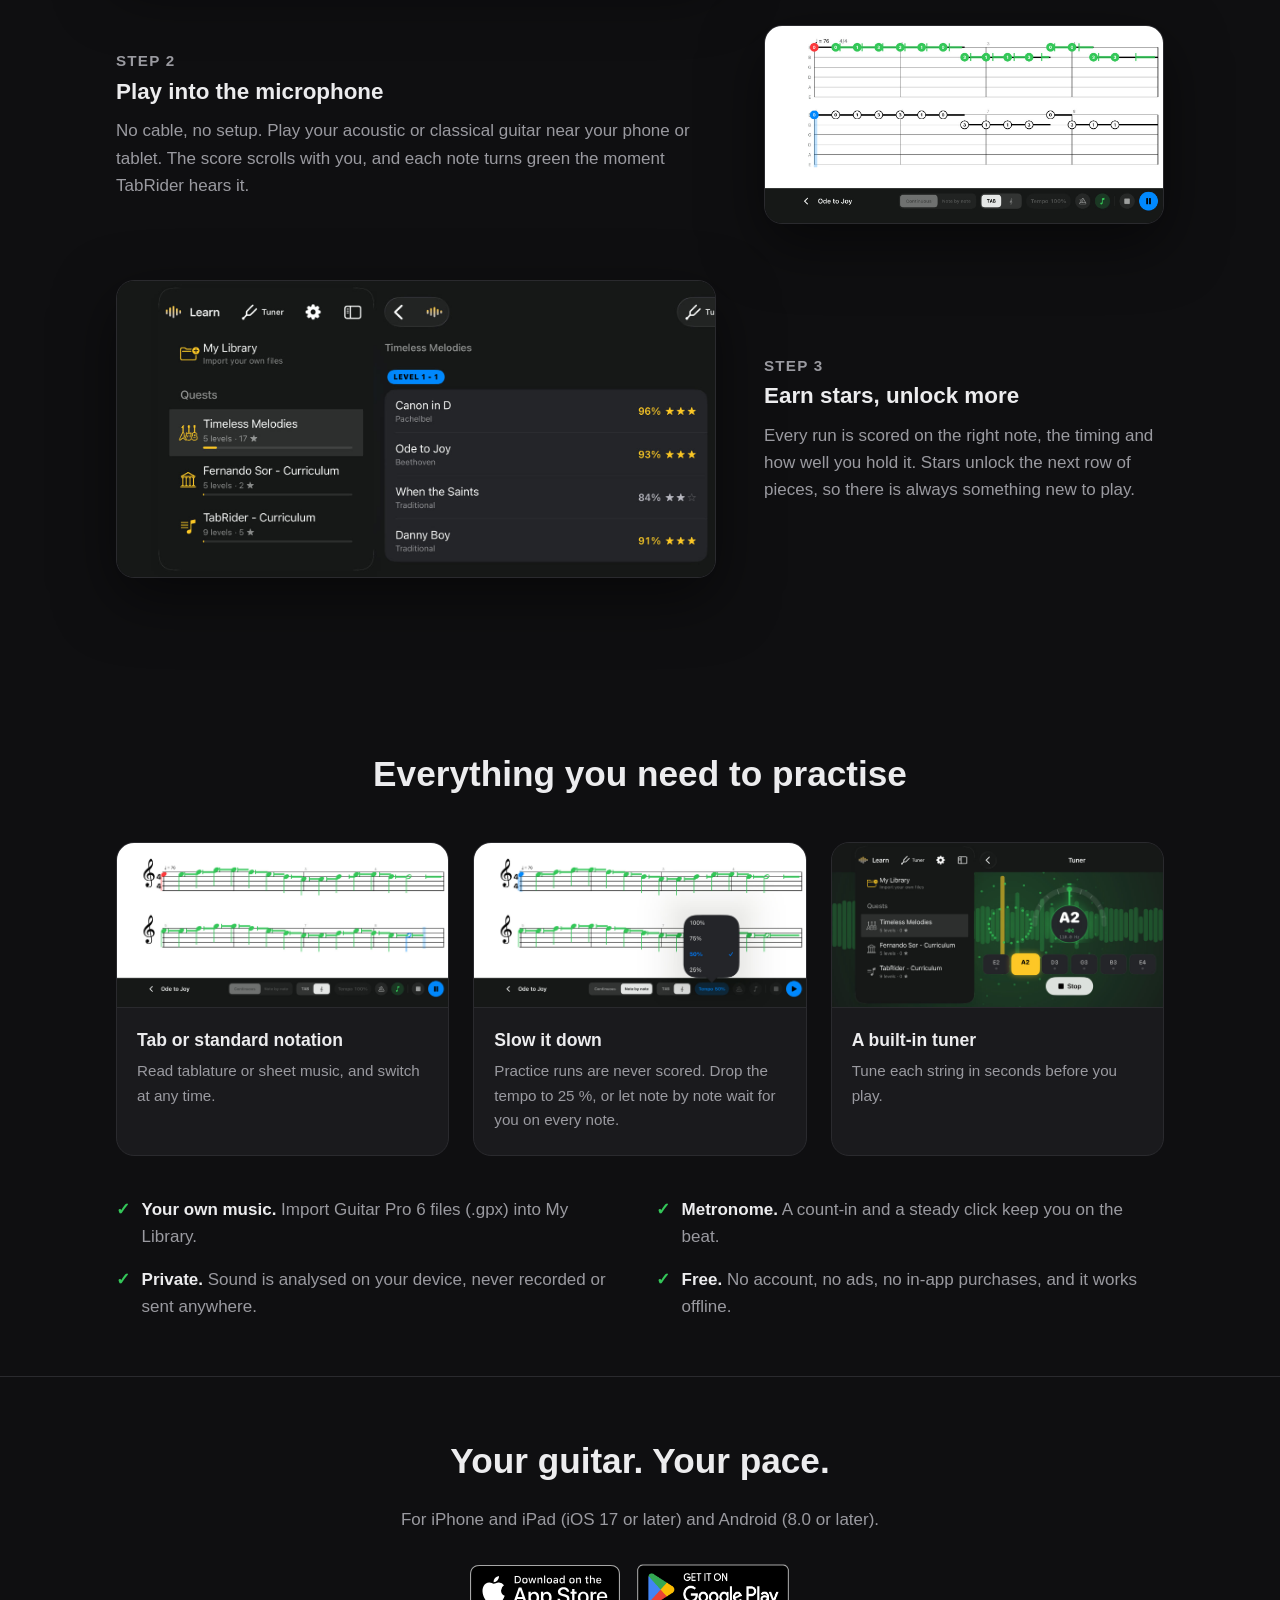
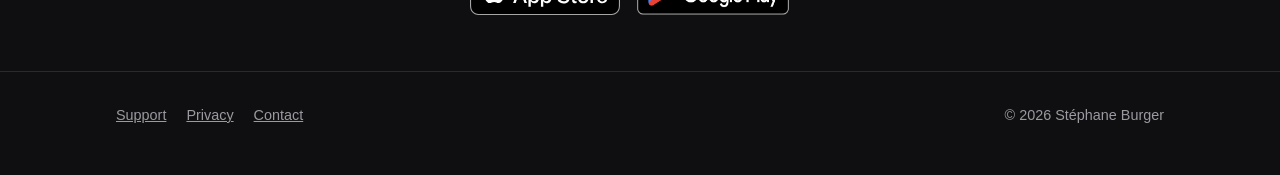
==== commit 277b97b9: "Link the Google Play badge now that TabRider is live on Play Replaces the unlinked "Coming soon" bad" ====
--- a/index.html
+++ b/index.html
@@ -55,9 +55,7 @@
     follows the score with you, and unlocks new music as you improve.</p>
   <div class="stores">
     <a href="https://apps.apple.com/app/id6775223307"><img class="appstore" src="img/badges/app-store-en.svg" alt="Download on the App Store"></a>
-    <!-- At the Play release, replace this span with:
-         <a href="https://play.google.com/store/apps/details?id=com.stephaneburger.tabrider">…the img…</a> -->
-    <span class="soon"><img class="googleplay" src="img/badges/google-play-en.png" alt="Get it on Google Play"><span>Coming soon</span></span>
+    <a href="https://play.google.com/store/apps/details?id=com.stephaneburger.tabrider"><img class="googleplay" src="img/badges/google-play-en.png" alt="Get it on Google Play"></a>
   </div>
   <img class="shot" src="img/en/session_tab.jpg" width="1400" height="693"
        alt="Ode to Joy in tablature: the notes already played are green">
@@ -132,9 +130,7 @@
   <p>For iPhone and iPad (iOS 17 or later) and Android (8.0 or later).</p>
   <div class="stores">
     <a href="https://apps.apple.com/app/id6775223307"><img class="appstore" src="img/badges/app-store-en.svg" alt="Download on the App Store"></a>
-    <!-- At the Play release, replace this span with:
-         <a href="https://play.google.com/store/apps/details?id=com.stephaneburger.tabrider">…the img…</a> -->
-    <span class="soon"><img class="googleplay" src="img/badges/google-play-en.png" alt="Get it on Google Play"><span>Coming soon</span></span>
+    <a href="https://play.google.com/store/apps/details?id=com.stephaneburger.tabrider"><img class="googleplay" src="img/badges/google-play-en.png" alt="Get it on Google Play"></a>
   </div>
 </div></section>
 
--- a/style.css
+++ b/style.css
@@ -79,23 +79,9 @@
 /* Official store badges. The Google Play PNG has transparent padding built in
    (the badge is about 2/3 of the image height), so it is drawn taller and pulled
    in with negative margins to look the same height as the App Store badge. */
-.stores { display: flex; flex-wrap: wrap; gap: 1.75rem 1rem; justify-content: center; align-items: center; }
+.stores { display: flex; flex-wrap: wrap; gap: 1rem; justify-content: center; align-items: center; }
 .stores .appstore { height: 50px; width: auto; }
 .stores .googleplay { height: 75px; width: auto; margin: -12.5px -10px; }
-/* Until the Play release the badge has no link and a small label underneath. */
-.soon { position: relative; }
-.soon span {
-  position: absolute;
-  left: 50%;
-  bottom: -1.4rem;
-  transform: translateX(-50%);
-  white-space: nowrap;
-  font-size: .75rem;
-  font-weight: 600;
-  letter-spacing: .04em;
-  text-transform: uppercase;
-  color: var(--gold);
-}
 
 /* Screenshots: the iPhone is landscape-only during a session, so every capture is wide */
 .shot { border-radius: 18px; border: 1px solid var(--line); box-shadow: 0 20px 60px rgba(0, 0, 0, .5); }
